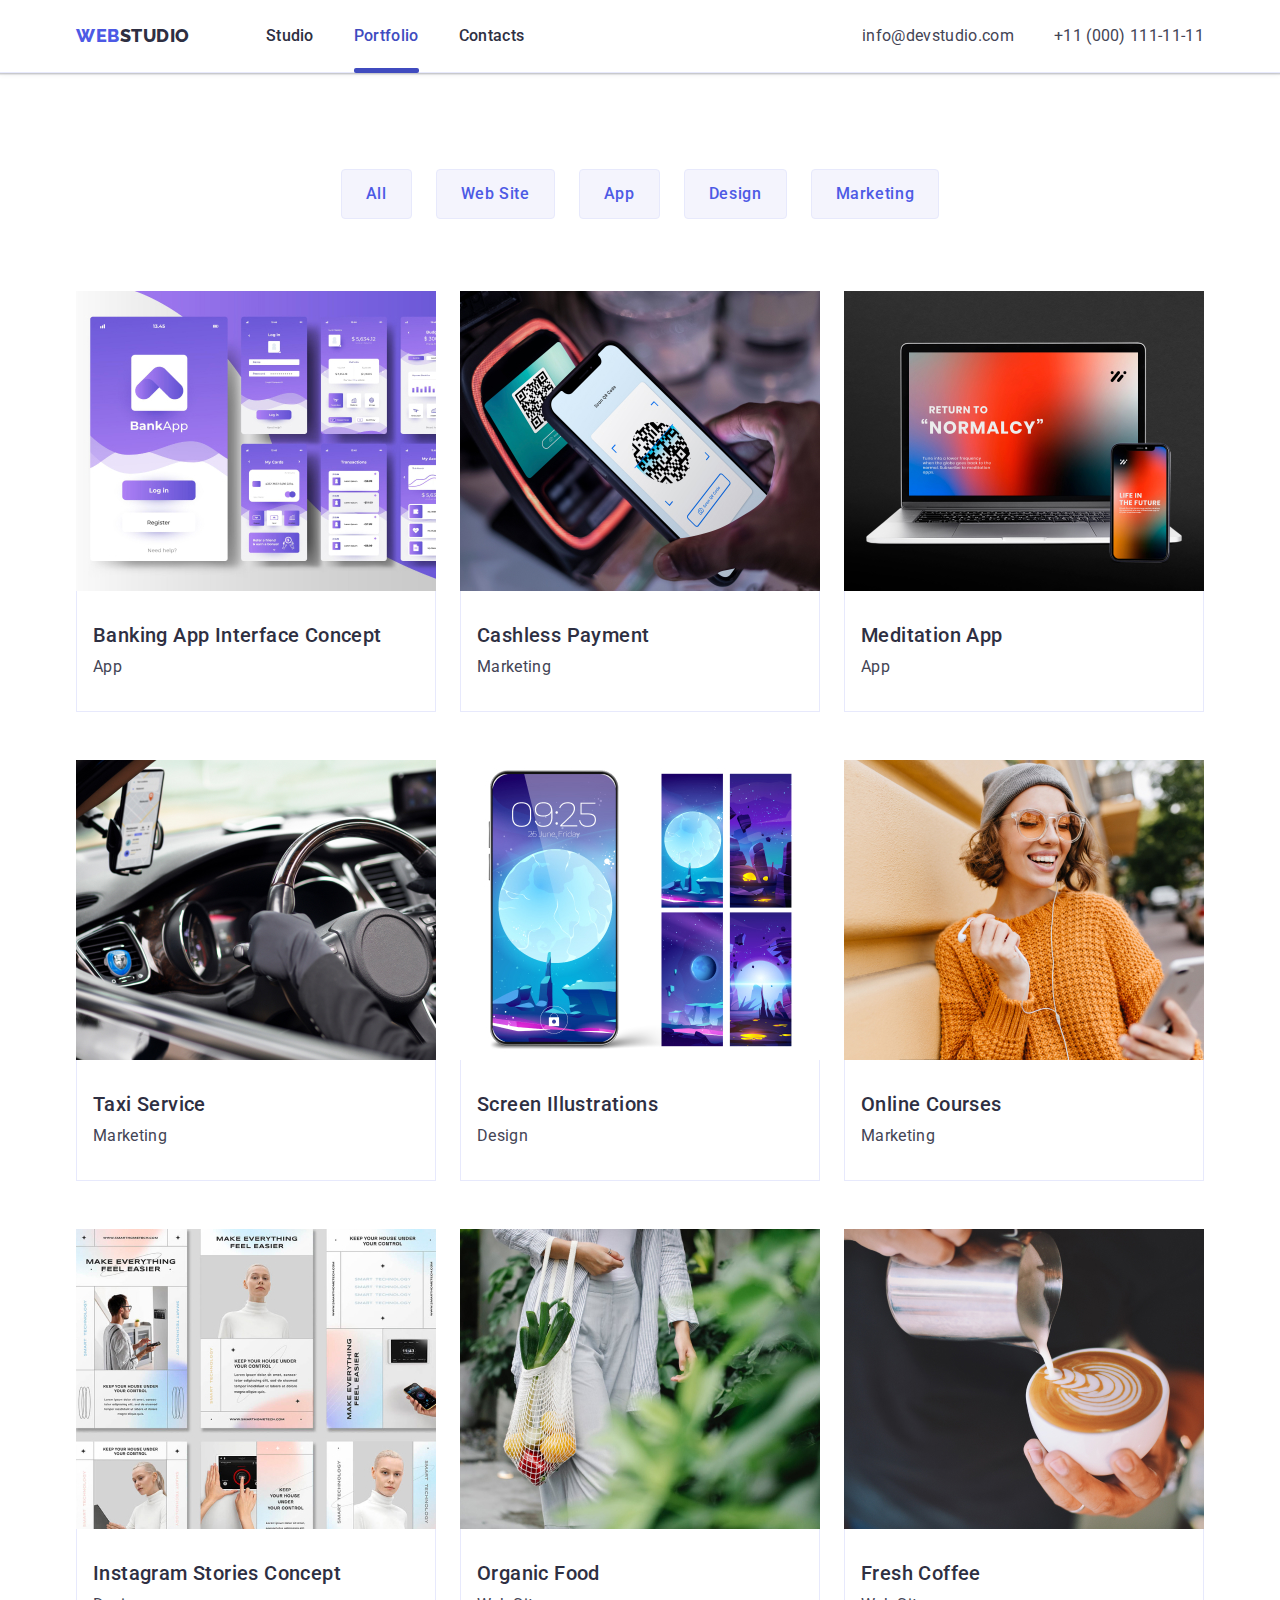
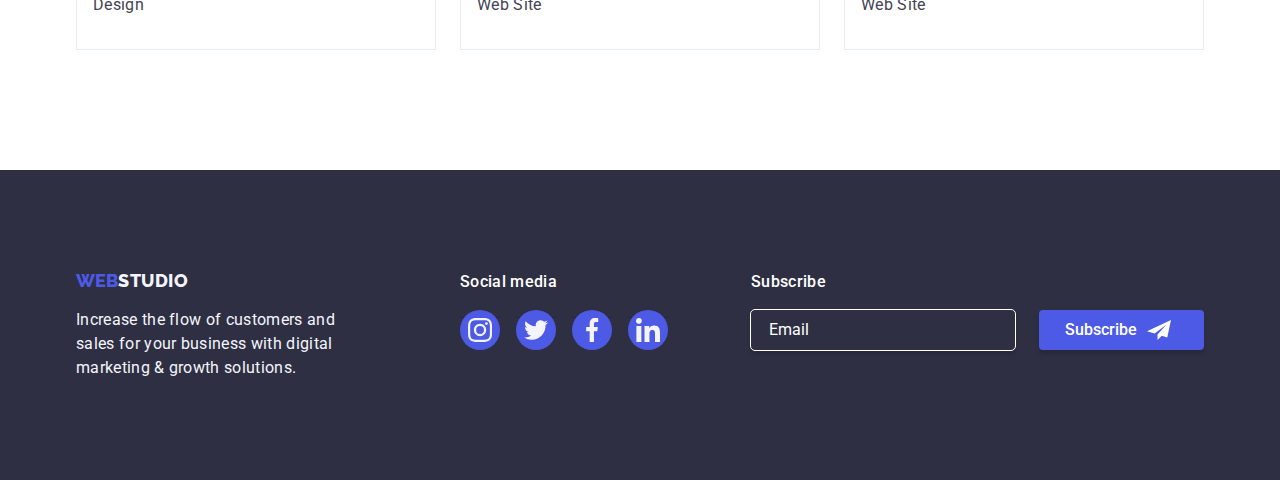
==== portfolio.html @ bf930d0e "add" ====
<!DOCTYPE html>
<html lang="en">
<head>
    <meta charset="UTF-8">
    <meta http-equiv="X-UA-Compatible" content="IE=edge">
    <meta name="viewport" content="width=device-width, initial-scale=1.0">
    <title>Document</title>
    <link rel="preconnect" href="https://fonts.googleapis.com">
    <link rel="preconnect" href="https://fonts.gstatic.com" crossorigin>
    <link href="https://fonts.googleapis.com/css2?family=Raleway:wght@800&family=Roboto:wght@400;500;700;900&display=swap" rel="stylesheet">
    <link rel="stylesheet" href="https://cdnjs.cloudflare.com/ajax/libs/modern-normalize/1.1.0/modern-normalize.min.css">
    <link rel="stylesheet" href="css/styles.css">
</head>
<body>
    <!-- Неader section -->
    <header class="border">
        <div class="header-container container">
            <!-- Nav -->
            <nav class="header-nav">
            <!-- Logo -->
            <a class="logo link" href="./index.html">Web<span class="logo-item">Studio</span></a>
            <ul class="nav-list link list">
                <li class="header-nav-list">
                    <a class="header-nav-link link" href="./index.html">Studio</a>
                </li>
                <li class="header-nav-list">
                    <a class="header-nav-link link current" href="./portfolio.html">Portfolio</a>
                </li>
                <li class="header-nav-list">
                    <a class="header-nav-link link" href="">Contacts</a>
                </li>
            </ul>
            </nav>
            <address class="contacts">
                <ul class="header-contacts link list">
                     <li><a class="header-link link" href="mailto:info@devstudio.com">info@devstudio.com</a></li>
                    <li><a class="header-link list link" href="tel:+110001111111">+11 (000) 111-11-11</a></li>
                </ul>
             </address>
        </div>
    </header>
    <!-- Main section -->
    <main>
    <section class="main-section">
        <div class="container">
            <h1  class="visually-hidden">Main section</h1>
            <ul class="main-item card-set list">
                <li><button class="main-button" type="button">All</button></li>
                <li><button class="main-button" type="button">Web Site</button></li>
                <li><button class="main-button" type="button">App</button></li>
                <li><button class="main-button" type="button">Design</button></li>
                <li><button class="main-button" type="button">Marketing</button></li>
            </ul>
            <ul class="main-item-wrapper card-set link list">
                <li class="body-items card-set-item">
                    <a class="main-link link" href="">
                        <div class="main-box">
                            <img src="./images/img11.jpg" alt="Banking App Interface Concept" width="360" height="300">
                            <div class="main-overlay">
                                <p class="overlay-label">14 Stylish and User-Friendly App Design Concepts · Task Manager App · Calorie Tracker App · Exotic Fruit Ecommerce App · Cloud Storage App</p>
                            </div>
                        </div>
                             <div class="main-team-wrapper">
                                <h2 class="main-title">Banking App Interface Concept</h2>
                                <p class="main-text">App</p>
                            </div>
                    </a>
                </li>
                <li class="body-items card-set-item">
                        <a class="main-link link" href="">
                            <div class="main-box">
                                <img src="./images/img12.jpg" alt="Cashless Payment" width="360" height="300">
                                <div class="main-overlay">
                                    <p class="overlay-label">14 Stylish and User-Friendly App Design Concepts · Task Manager App · Calorie Tracker App · Exotic Fruit Ecommerce App · Cloud Storage App</p>
                                </div>
                            </div>
                        <div class="main-team-wrapper">
                            <h2 class="main-title">Cashless Payment</h2>
                            <p class="main-text">Marketing</p>
                        </div>
                    </a>
                </li>
                <li class="body-items card-set-item">
                        <a class="main-link link" href="">
                            <div class="main-box">
                                <img src="./images/img13.jpg" alt="Meditation App" width="360" height="300">
                                <div class="main-overlay">
                                    <p class="overlay-label">14 Stylish and User-Friendly App Design Concepts · Task Manager App · Calorie Tracker App · Exotic Fruit Ecommerce App · Cloud Storage App</p>
                                </div>
                            </div>
                        <div class="main-team-wrapper">
                            <h2 class="main-title">Meditation App</h2>
                            <p class="main-text">App</p>
                        </div>
                    </a>
                </li>
                <li class="body-items card-set-item">
                        <a class="main-link link" href="">
                            <div class="main-box">
                                <img src="./images/img14.jpg" alt="Taxi Service" width="360" height="300">
                                <div class="main-overlay">
                                    <p class="overlay-label">14 Stylish and User-Friendly App Design Concepts · Task Manager App · Calorie Tracker App · Exotic Fruit Ecommerce App · Cloud Storage App</p>
                                </div>
                            </div>
                        <div class="main-team-wrapper">
                            <h2 class="main-title">Taxi Service</h2>
                            <p class="main-text">Marketing</p>
                        </div>
                    </a>
                </li>
                <li class="body-items card-set-item">
                        <a class="main-link link" href="">
                            <div class="main-box">
                                <img src="./images/img15.jpg" alt="Screen Illustrations" width="360" height="300">
                                <div class="main-overlay">
                                    <p class="overlay-label">14 Stylish and User-Friendly App Design Concepts · Task Manager App · Calorie Tracker App · Exotic Fruit Ecommerce App · Cloud Storage App</p>
                                </div>
                            </div>
                        <div class="main-team-wrapper">
                            <h2 class="main-title">Screen Illustrations</h2>
                            <p class="main-text">Design</p>
                        </div>
                    </a>
                </li>
                <li class="body-items card-set-item">
                        <a class="main-link link" href="">
                            <div class="main-box">
                                <img src="./images/img16.jpg" alt="Online Courses" width="360" height="300">
                                <div class="main-overlay">
                                    <p class="overlay-label">14 Stylish and User-Friendly App Design Concepts · Task Manager App · Calorie Tracker App · Exotic Fruit Ecommerce App · Cloud Storage App</p>
                                </div>
                            </div>
                        <div class="main-team-wrapper">
                            <h2 class="main-title">Online Courses</h2>
                            <p class="main-text">Marketing</p>
                        </div>
                    </a>
                </li>
                <li class="body-items card-set-item">
                        <a class="main-link link" href="">
                            <div class="main-box">
                                <img src="./images/img17.jpg" alt="Instagram Stories Concept" width="360" height="300">
                                <div class="main-overlay">
                                    <p class="overlay-label">14 Stylish and User-Friendly App Design Concepts · Task Manager App · Calorie Tracker App · Exotic Fruit Ecommerce App · Cloud Storage App</p>
                                </div>
                            </div>
                        <div class="main-team-wrapper">
                            <h2 class="main-title">Instagram Stories Concept</h2>
                            <p class="main-text">Design</p>
                        </div>
                    </a>
                </li>
                <li class="body-items card-set-item">
                        <a class="main-link link" href="">
                            <div class="main-box">
                                <img src="./images/img18.jpg" alt="Organic Food" width="360" height="300">
                                <div class="main-overlay">
                                    <p class="overlay-label">14 Stylish and User-Friendly App Design Concepts · Task Manager App · Calorie Tracker App · Exotic Fruit Ecommerce App · Cloud Storage App</p>
                                </div>
                            </div>
                        <div class="main-team-wrapper">
                            <h2 class="main-title">Organic Food</h2>
                            <p class="main-text">Web Site</p>
                        </div>
                    </a>
                </li>
                <li class="body-items card-set-item">
                        <a class="main-link link" href="">
                            <div class="main-box">
                                <img src="./images/img19.jpg" alt="Fresh Coffee" width="360" height="300">
                                <div class="main-overlay">
                                    <p class="overlay-label">14 Stylish and User-Friendly App Design Concepts · Task Manager App · Calorie Tracker App · Exotic Fruit Ecommerce App · Cloud Storage App</p>
                                </div>
                            </div>
                        <div class="main-team-wrapper">
                            <h2 class="main-title">Fresh Coffee</h2>
                            <p class="main-text">Web Site</p>
                        </div>
                    </a>
                </li>
            </ul>
        </div>
    </section>
    </main>
     <!-- Footer -->
     <footer class="footer-section list">
        <div class="footer-container container">
            <div class="footer-wrap">
                <a class="footer-logo-link link" href="./index.html">Web<span class="footer-logo">Studio</span></a>
                <p class="footer-text">Increase the flow of customers and sales for your business with digital marketing &#38; growth solutions.</p>
            </div>
            <div class="footer-contacts">
                <p class="contacts-text">Social media</p>
                <ul class="footer-list list">
                    <li class="social-item">
                        <a class="social-link footer-link link" href="https://www.instagram.com/" target="_blank" rel="noopener noreferrer" aria-label="Link instagram">
                             <svg class="social-icon footer-icon" width="24" height="24">
                                <use href="./images/icons.svg#icon-instagram"></use>
                            </svg>
                        </a>
                     </li>
                     <li class="social-item">
                        <a class="social-link footer-link link" href="https://twitter.com/" target="_blank" rel="noopener noreferrer" aria-label="Link twitter">
                            <svg class="social-icon footer-icon" width="24" height="24">
                                <use href="./images/icons.svg#icon-twitter"></use>
                            </svg>
                        </a>
                     </li>
                     <li class="social-item">
                        <a class="social-link footer-link link" href="https://uk-ua.facebook.com/" target="_blank" rel="noopener noreferrer" aria-label="Link facebook">
                            <svg class="social-icon footer-icon" width="24" height="24">
                                <use href="./images/icons.svg#icon-facebook"></use>
                            </svg>
                        </a>
                     </li>
                     <li class="social-item">
                        <a class="social-link footer-link link" href="https://ua.linkedin.com/" target="_blank" rel="noopener noreferrer" aria-label="Link linkedin">
                            <svg class="social-icon footer-icon" width="24" height="24">
                                <use href="./images/icons.svg#icon-linkedin"></use>
                            </svg>
                        </a>
                     </li>
                </ul>
            </div>
            <div class="footer-form-box">
                <strong class="footer-form-title">Subscribe</strong>
                <form class="footer-form" autocomplete="off">
                    <input type="email" class="footer-form-input" name="footer-email" id="footer-email" required minlength="2" placeholder="Email">
                    <button type="submit" class="footer-form-button">Subscribe
                        <svg class="footer-form-icon" width="24" height="24">
                            <use href="./images/icons.svg#icon-form-footer"></use>
                        </svg>
                    </button>
                </form>
            </div>
        </div>
    </footer>
</body>
</html>
---- css/styles.css ----
/* Root */
:root { 
--iris: #4d5ae5;
--ocean: #404bbf;
--navy-blue: #2e2f42;
--green: #31d0aa;
--slate: #434455;
--light-slate: #8e8f99;
--cornflower: #e7e9fc;
--cloud: #f4f4fd;
--navy-blue-modal: #2e2f42;
--grey: #2e2f42;
--white: #ffffff;
--dairy: #fcfcfc;
/* Others */
--items: 3;
--indent: 24px;
--timing-function: cubic-bezier(0.4, 0, 0.2, 1);
}


/* Body */
body {
background-color: var(--white);
font-family: 'Roboto', sans-serif;
color:var(--slate);
}


/* Card-set */
.card-set {
display: flex;
flex-wrap: wrap;
gap: var(--indent);
  }
.card-set-item {
width: calc((100% - var(--indent) * (var(--items) - 1)) / var(--items));
}


/* Reset */
.list {
list-style: none;
margin: 0px;
padding: 0px;
}

.link {
text-decoration: none;
}

h1,h2,h3,h4,h5,h6,p{
margin: 0px;
}
img{
display: block;
max-width: 100%;
height: auto;
}

.section{
padding-bottom: 120px;
padding-top: 120px;
}


/* Conteiner */
.container {
width: 1158px;
margin-left: auto;
margin-right: auto;
padding-left: 15px;
padding-right: 15px;

}


/* Header */


/* Border */
.border{
	border-bottom: 1px solid var(--cornflower);
  box-shadow: 0px 2px 1px rgba(46, 47, 66, 0.08),
   0px 1px 1px rgba(46, 47, 66, 0.16),
    0px 1px 6px rgba(46, 47, 66, 0.08);
}


/* Logo */
.logo {
font-family: 'Raleway',sans-serif;
font-weight: 800;
font-size: 18px;
line-height: 1.17;
letter-spacing: 0.03em;
text-transform: uppercase;
color: var(--iris);
font-style: normal;
margin-right: 76px;
max-width: 496px;
}

.logo-item {
color: var(--navy-blue);
}



/* Nav */
.contacts{
font-style: normal;
}   
.header-contacts{
gap: 40px;
display: flex;
align-items: center;
}
.header-container{
display: flex;
align-items: center;
}
.header-nav{
margin-right: auto;
align-items: center;
display: flex;
text-align: center;
}
.nav-list{
display: flex;
gap: 40px;
}
.header-nav-link {
position: relative;
font-weight: 500;
font-size: 16px;
line-height: 1.5;
letter-spacing: 0.02em;
color: var(--navy-blue);
padding-top: 24px;
padding-bottom: 24px;
display: block;
transition: color 250ms var(--timing-function);

}

.header-nav-link::after{
content:'';
position: absolute;
left: 0;
bottom: -1px;


display: block;

width: 100%;
height: 5px;
border-radius: 2px;
transition: 250ms var(--timing-function);
}


.header-nav-link.current::after,
.header-nav-link:hover::after,
.header-nav-link:focus::after{
  background-color: var(--ocean);
}

.header-nav-link.current{
  color: var(--ocean);
}


.header-nav-link:hover,
.header-nav-link:focus {
color: var(--ocean);
}
.header-nav-link:active {
color: var(--ocean);
}

.header-link{ 
  display: block;
  padding-top: 24px;
  padding-bottom: 24px;
}

.header-link {
font-weight: 400;
font-size: 16px;
line-height: 1.5;
letter-spacing: 0.02em;
color: var(--slate); 
text-decoration: none;
transition: color 250ms var(--timing-function);
}
.header-link:hover,
.header-link:focus {
color: var(--ocean);
transition: color 250ms var(--timing-function);

}


/* Hero-section*/


/* Main-container */
.main-container{
text-align: center;
}

.hero-overlay{
background-image: linear-gradient(
rgba(46, 47, 66, 0.7),
rgba(46, 47, 66, 0.7)),
url(../images/people-office.jpg);
height: 600px;
max-width: 1440px;
margin-left: auto;
margin-right: auto;
background-position: center;
background-repeat: no-repeat;
background-size: cover;
background-color: var(--navy-blue-modal);
padding-top: 188px;
padding-bottom: 188px;
}

.hero-caption {
font-weight: 700;
font-size: 56px;
line-height: 1.07;
text-align: center;
letter-spacing: 0.02em;
color: var(--white);
max-width: 496px;
margin: 0 auto 48px;
}



/* Booton */
.button {
display: block;
border: none;
min-width: 105px;
min-height: 24px;
font-family: "Roboto", sans-serif;
font-weight: 500;
font-size: 16px;
line-height: 1.5;
letter-spacing: 0.04em;
background-color: var(--iris);
color: var(--white);
box-shadow: 0px 4px 4px rgba(0, 0, 0, 0.15);
border-radius: 4px;
cursor: pointer;
padding-top: 16px;
padding-bottom: 16px;
padding-left: 32px;
padding-right: 32px;
min-width: 169px;
height: 56px;
margin: auto;


transition: background-color 250ms var(--timing-function);
}

.button:hover,
.button:focus {
background-color: var(--ocean); 
transition: background-color 250ms var(--timing-function);
}


/* About section */
/* page-icon */


.icon-conteiner{
display: flex;
justify-content: center;
Width:264px;
height: 112px;
border-radius: 4px;
background-color: var(--cloud);
align-items: center;
margin-bottom: 8px;
}

.page-section{
padding-top: 120px;
padding-bottom: 120px;
}
.page-item{
display: flex;
}

.desc-item{
margin-right: 24px;
}
.desc-item:last-child{
margin-right: 0;
}
.section-title {
font-weight: 500;
font-size: 20px;
line-height: 1.2;
letter-spacing: 0.02em;
color: var(--navy-blue);
margin-bottom: 8px;
margin-top: 8px;
}
.visually-hidden {
visibility: hidden;
position: absolute;
width: 1px;
height: 1px;
margin: -1px;
border: 0;
padding: 0;
		
white-space: nowrap;
clip-path: inset(100%);
clip: rect(0 0 0 0);
overflow: hidden;
}
	  

.section-text {
font-weight: 400;
font-size: 16px;
line-height: 1.5;
letter-spacing: 0.02em;
color: var(--slate);
min-width: 264px;
}


/* What are we doing */
.content-title {
font-weight: 700;
font-size: 36px;
line-height: 1.11;
text-align: center;
letter-spacing: 0.02em;
text-transform: capitalize;
color: var(--navy-blue); 
margin-bottom: 72px; 
} 
.content-section {
background-color:var(--white);
padding-top: 0px;
}


/* Team section */

.team-wrapper{
border-top-left-radius: 0px;
border-top-right-radius: 0px;
border-bottom-right-radius: 4px;
border-bottom-left-radius: 4px;
padding-top: 32px;
padding-bottom: 32px;
}

.features-items{
background-color: var(--white);
box-shadow: 0px 1px 6px rgba(46, 47, 66, 0.08), 0px 1px 1px rgba(46, 47, 66, 0.16), 0px 2px 1px rgba(46, 47, 66, 0.08);
border-radius: 0px 0px 4px 4px;

}
.features-list{
--items: 4;
} 
.features-section {
background-color:var(--cloud) ;
}
.features-items {
background-color: var(--white);
}
.subject-section {
font-weight: 700;
font-size: 36px;
line-height: 1.11;
text-align: center;
letter-spacing: 0.02em;
text-transform: capitalize;
color: var(--navy-blue);
margin-bottom: 72px;
}
.features-title {
background-color:var(--white);
font-weight: 500;
font-size: 20px;
line-height: 1.2;
text-align: center;
letter-spacing: 0.02em;
color: var(--navy-blue);
margin-bottom: 8px;
}
.features-section-text {
font-size: 16px;
line-height: 1.5;
letter-spacing: 0.02em;
text-align: center;
}


/* Icons */
.social{
display:flex;
gap: 24px;
justify-content: center;
margin-top: 8px;
}

.social-link {
display: flex;
width: 40px;
height: 40px;
background-color: var(--iris);
justify-content: center;
align-items: center;
border-radius: 50%;
transition: background-color 250ms var(--timing-function);
}

.social-link:hover,
.social-link:focus{
background-color: var(--ocean);
transition: background-color 250ms var(--timing-function);
}


.social-icon{
max-width: 16px;
fill: var(--cloud);
}



/* Clients */

.clients-section{
padding-top: 120px;
padding-bottom: 120px;
}
.clients-title{
text-align: center;
color: var(--navy-blue);
font-style: normal;
font-weight: 700;
font-size: 36px;
line-height: 1.1;
letter-spacing: 0.02em;
margin-bottom: 72px;
cursor: pointer;
}

.clients-list{
display: flex;
gap: 24px;
}
	
	
.clients-link{
border: 1px solid var(--light-slate);
border-radius: 4px;
display: flex;
justify-content: center;
align-items: center;
width: 168px;
height: 88px;
color: var(--light-slate);

transition: color 250ms var(--timing-function), border-color 250ms var(--timing-function);
}
	
.clients-link:hover,
.clients-link:focus{
border-color: 1px solid var(--ocean);
color: var(--ocean);
transition: color 250ms var(--timing-function), border-color 250ms var(--timing-function);
}
	
.clients-icon{
fill: currentColor;
}




/* Footer */
.footer-container{
display: flex;
align-items: baseline;
}

.footer-wrap{
margin-right: 120px;
}



.footer-section {
background-color: var(--navy-blue-modal);
padding-top: 100px;
padding-bottom: 100px;
}

.footer-logo-link {
display: inline-block;
margin-bottom: 16px;
font-family: 'Raleway',sans-serif;
font-weight: 800;
font-size: 18px;
align-items: center;
text-transform: uppercase;
color: var(--iris);
}

.footer-logo {
font-family: 'Raleway',sans-serif;
font-weight: 800;
font-size: 18px;
line-height: 1.17;
align-items: center;
letter-spacing: 0.03em;
text-transform: uppercase;
color: var(--cloud);}

.footer-text {
color: #f4f4fd;
width: 264px;
line-height: 24px;
letter-spacing: 0.02em;
}

.contacts-text{
font-weight: 500;
line-height: 24px;
letter-spacing: 0.02em;
color: var(--white);
margin-bottom: 16px;
}


/* Icon-footer */
.footer-link{
width: 40px;
height: 40px;
transition: background-color 250ms var(--timing-function);
}

.footer-link{
  fill: var(--cloud);
  transition: color 250ms var(--timing-function), border-color 250ms var(--timing-function);
}


.footer-link:hover,
.footer-link:focus{
  background-color: #31d0aa;
}

.footer-list{
display:flex;
gap: 16px;
justify-content: center;
}

.footer-icon{
max-width: 24px;
}

/* Footer-form */


.footer-form-box{
  margin-left: auto;
  }
  .footer-form{
    display: flex;
    gap: 24px;
  }
  .footer-form-title{
  font-weight: 500;
  font-size: 16px;
  line-height: 1.5;
  letter-spacing: 0.02em;
  color: var(--white);
  margin-bottom: 16px;
  display: block; 
  }

  .footer-form-input{
    background-color: transparent;
    width: 264px;
    height: 40px;
  
    padding-top: 5px;
    padding-bottom: 5px;
    padding-right: 16px;
    padding-left: 16px;
  
    outline: 1px solid var(--white);
  
    border-radius: 4px;
    border: 2px solid transparent;
    color: var(--white);
    box-shadow: 0px 4px 4px rgba(0, 0, 0, 0.15);
  
  }
  /* .footer-form-wrapper{
    position: relative;
   */
  
  .footer-form-input::placeholder{
    color: var(--white);
  }
 
  .footer-form-button{
    width: 165px;
    height: 40px;
    padding-top: 8px;
    padding-bottom: 8px;
    padding-left: 24px;
    padding-right: 10px; 
    background-color: var(--iris);
    color: var(--white);
    border: 2px solid transparent;
    border-radius: 4px;

    display: flex;
    align-items: center;
    gap: 10px;

    font-weight: 500;
    font-size: 16px;
    line-height: 1.5;
    box-shadow: 0px 4px 4px rgba(0, 0, 0, 0.15);
    
  
  transition: background-color 250ms var(--timing-function);
  }
  
  .footer-form-button:hover,
  .footer-form-button:focus {
  background-color: var(--ocean); 
  transition: background-color 250ms var(--timing-function);
  }
  

  
  .footer-form-input:not(:placeholder-shown):required:invalid{
    outline: 1px solid red;
  }
  
  
  .footer-form-input:not(:placeholder-shown):required:valid{
    outline: 1px solid#31d0aa;
  }




/* Portfolio */
.main-item-wrapper{
row-gap: 48px;
}


.main-section{
padding-top: 96px;
padding-bottom: 120px;
}
.body-items{
--items: 3;
}

.main-link{
display: block;
transition: box-shadow 250ms var(--timing-function);
}

.main-link:hover,
.main-link:focus{
box-shadow: 0px 1px 6px rgba(46, 47, 66, 0.08), 0px 1px 1px rgba(46, 47, 66, 0.16), 0px 2px 1px rgba(46, 47, 66, 0.08);
transition: box-shadow 250ms var(--timing-function);
}

.main-title {
font-weight: 500;
font-size: 20px;
line-height: 1.2;
letter-spacing: 0.02em;
color: var(--navy-blue);
}

.main-button {
font-family:"Roboto", sans-serif;
font-weight: 500;
background-color: var(--cloud);
color: var(--iris);
font-size: 16px;
line-height: 1.5;
text-align: center;
letter-spacing: 0.04em;
cursor: pointer;
padding-left: 24px;
padding-right: 24px;
padding-bottom: 12px;
padding-top: 12px;
border-radius: 4px;
border: 1px solid var(--cornflower);
transition: background-color 250ms var(--timing-function), color 250ms var(--timing-function), border 250ms var(--timing-function), box-shadow 250ms var(--timing-function);
}

.main-button:hover,
.main-button:focus {
background-color: var(--ocean);
color: var(--white);
border: 1px solid transparent ;
box-shadow: 0px 3px 1px rgba(0, 0, 0, 0.1), 0px 2px 1px rgba(0, 0, 0, 0.08), 0px 2px 2px rgba(0, 0, 0, 0.12); 
transition: background-color 250ms var(--timing-function), color 250ms var(--timing-function), border 250ms var(--timing-function), box-shadow 250ms var(--timing-function);
} 

.main-button:active {
background-color: var(--ocean);
color: var(--white);
}
.main-text {
font-weight: 400;
font-size: 16px;
line-height: 1.5;
letter-spacing: 0.02em;
color: var(--slate);
}
.main-subject {
visibility: hidden;
}
.main-team-wrapper {
padding-left: 16px;
padding-right: 16px;
padding-top: 32px;
padding-bottom: 32px;
border: 1px solid var(--cornflower);
border-top:none ;
}
.main-title {
margin-bottom: 8px;
}
.main-item {
justify-content: center;
flex-wrap: nowrap;
min-width: 116px;
margin-bottom: 72px;
}



 /* Main-label */
.overlay-label{
font-weight: 400;
font-size: 16px;
line-height: 1.5;
letter-spacing: 0.02em;


text-align: center;
background-color: var(--iris);
color: var(--cloud);


padding-top: 40px;
padding-bottom: 64px;
padding-left: 32px;
padding-right: 32px;}



.main-box{
position: relative;
overflow: hidden;
}

.main-overlay{
position: absolute;

display: flex;
width: 100%;
height: 100%;

bottom: 0;
transform: translateY(100%);
transition: transform 250ms var(--timing-function);

}

.main-link:hover .main-overlay,
.main-link:focus .main-overlay {
transform: translateY(0%);
}


/* Modal window */

.backdrop{
position: fixed;
top: 0;
left: 0;
background-color: rgba(46, 47, 66, 0.4);
width: 100%;
height: 100%;



transition: opacity 250ms var(--timing-function), visibility 250ms var(--timing-function);
}

.backdrop.is-hidden .modal{
transition: opacity 250ms var(--timing-function), visibility 250ms var(--timing-function);
 transform: translate(-50%, -50%);
}


.modal{
top: 50%;
left: 50%;
transform: translate(-50%, -50%);
position: absolute;

box-shadow: 1px 0px 2px rgba(0, 0, 0, 0.2), 3px 0px 1px rgba(0, 0, 0, 0.12), 1px 0px 1px rgba(0, 0, 0, 0.14);
max-width: 408px;
min-height: 584px;
padding-left: 24px;
padding-right: 24px;
padding-bottom: 24px;
padding-top: 72px;

background-color: var(--dairy);
margin: auto;


transition: opacity 250ms var(--timing-function), visibility 250ms var(--timing-function);
}

.modal-icon{
fill: var(--navy-blue);
transition: fill 250ms var(--timing-function);
}


.modal-close-button:active .modal-icon{
fill: var(--white);
}


.modal-close-button:hover .modal-icon,
.modal-close-button:focus .modal-icon
{
 fill: var(--white);
}

.modal-close-button{
position: absolute;
top: 24px;
right: 24px;

display: flex;
width: 24px;
height: 24px;
border: 1px rgba(0, 0, 0, 0.1);
border-radius: 50%;

justify-content: center;
align-items: center;
background-color: var(--cornflower);
cursor: pointer;

transition: background-color 250ms var(--timing-function);
}

.modal-close-button:hover,
.modal-close-button:focus {
background-color: var(--ocean);
transition: background-color 250ms var(--timing-function);

}

.modal-close-button:active,
.modal-close-button:active {
background-color: var(--ocean);
transition: background-color 250ms var(--timing-function);

}

.is-hidden {
  opacity: 0;
  visibility: hidden;
  pointer-events: none;
}

.modal-form-icon {
  fill: var(--navy-blue);
  position: absolute;
  top: 50%;
  left: 19px;
  transform: translateY(-50%);
  justify-content: center;
 /* width: 18px;
 height: 18px; */

 pointer-events: none;

 transition: fill 250ms var(--timing-function);

}

.modal-form{
  display: flex;
  flex-direction: column;
}

.modal-form-title{
font-weight: 500;
font-size: 16px;
line-height: 1.5;
letter-spacing: 0.02em;
color: var(--navy-blue);
display: block;
text-align: center;

margin-bottom: 16px;
}

.modal-form-label{
font-weight: 400;
font-size: 12px;
line-height: 1.1;
letter-spacing: 0.04em;
color: var(--light-slate);
display: block;
margin-bottom: 4px;
}

.modal-form-wrapper{
  position: relative;
  margin-bottom: 8px;
}

.modal-form-input{
  padding-top: 5px;
  padding-bottom: 5px;
  padding-left: 35px;
  padding-right: 19px;
  width: 100%;
  height: 40px;


  border: 1px solid rgba(46, 47, 66, 0.4);
  outline-offset: -2px;
  border-radius: 4px;

  outline: 2px solid transparent;
  transition: outline-color 250ms var(--timing-function);

  
}
.modal-form-input:not(:placeholder-shown):required:valid{
  outline: 1px solid#31d0aa;
}

.modal-form-input:not(:placeholder-shown):required:invalid{
  outline: 1px solid red;
}

.modal-form-input:focus{
outline-color:  var(--iris);
}

.modal-form-input:focus + .modal-form-icon{
  fill: var(--iris);
}

.modal-form-message{
  display: block;
  width: 100%;
  min-height: 120px;
  max-height: 150px;
  resize: none;
  border: 1px solid rgba(46, 47, 66, 0.4);
  border-radius: 4px;
  outline: 2px solid transparent;
  padding: 8px 16px;
  margin-bottom: 16px;
  transition: outline-color 250ms var(--timing-function);
}

.modal-form-message:focus{
outline-color: var(--iris);
}


.modal-form-message::placeholder{
font-weight: 400;
font-size: 12px;
line-height: 1.2;
letter-spacing: 0.04em;
color: rgba(46, 47, 66, 0.4);
}

.modal-buttom{
display: block;
margin: 0 auto;
min-width: 169px;
min-height: 56px;
padding: 16px 32px;
background-color: var(--iris);
border: 2px transparent;
border-radius: 4px;
color: var(--white);
box-shadow: 0px 4px 4px rgba(0, 0, 0, 0.15);
transition: background-color 250ms var(--timing-function);
}

.modal-buttom:hover,
.modal-buttom:focus {
background-color: var(--ocean); 
transition: background-color 250ms var(--timing-function);
}



.modal-form-agreement{
  display: flex;
  gap: 8px;
  align-items: center;
  justify-content: center;


  margin-bottom: 24px;

}
  

.modal-form-agreement-text{
font-weight: 400;
font-size: 12px;
line-height: 1.2;
letter-spacing: 0.04em;
color: var(--light-slate);
}

.modal-form-agreement-box{
  appearance: none;
}
/* Checkbox */
input[type="checkbox"]:checked + .modal-form-agreement-icon > .modal-form-unchecked{
  opacity: 0;

}

input[type="checkbox"]:checked + .modal-form-agreement-icon > .modal-form-checked{
opacity: 1;
}


.modal-form-checked{
  opacity: 0;
  transition: opacity 250ms var(--timing-function);
}

.modal-form-uncheked{
opacity: 1;
transition: opacity 250ms var(--timing-function);
}
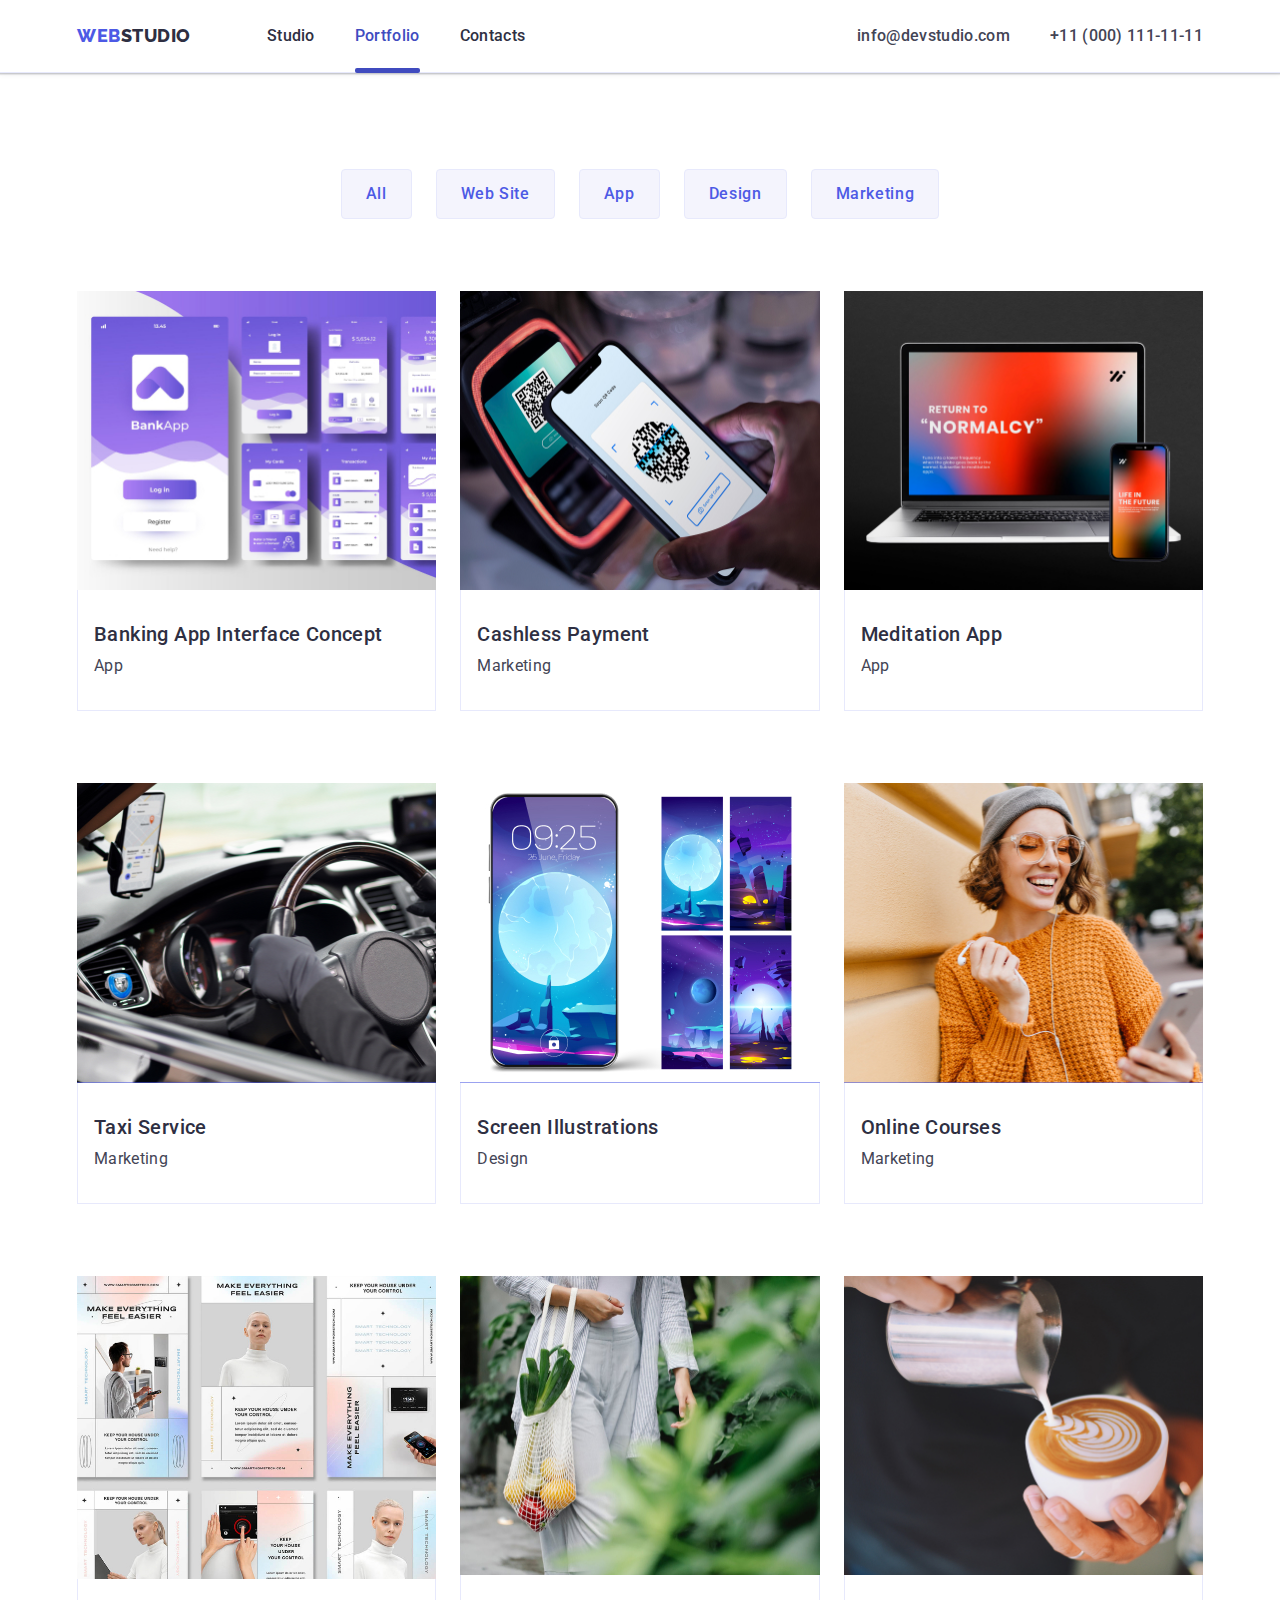
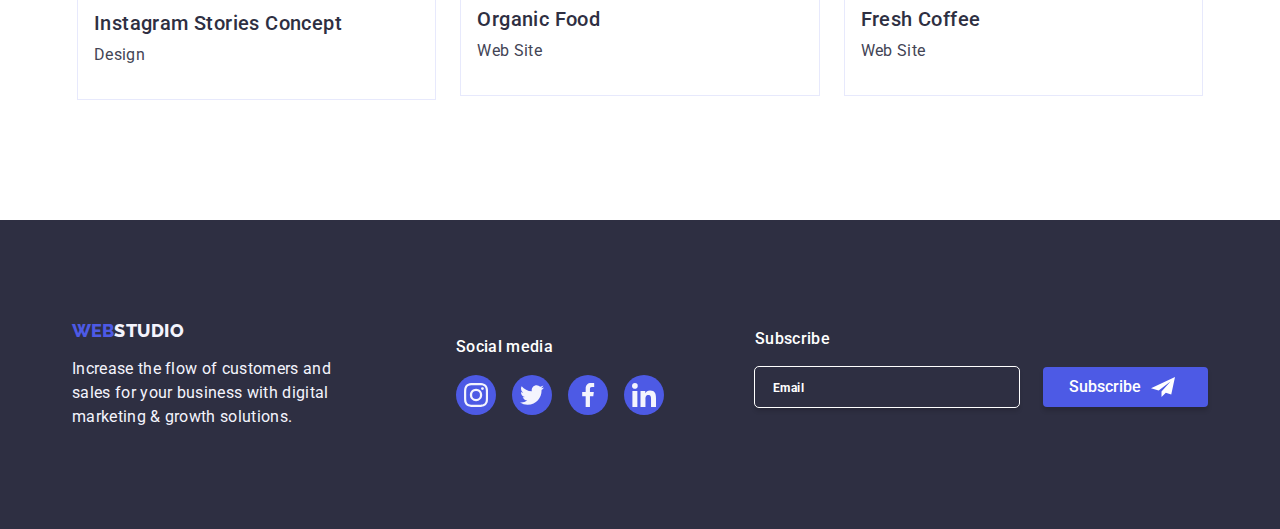
==== commit 7e933ddd: "add" ====
--- a/portfolio.html
+++ b/portfolio.html
@@ -55,7 +55,7 @@
                 <li class="body-items card-set-item">
                     <a class="main-link link" href="">
                         <div class="main-box">
-                            <img src="./images/img11.jpg" alt="Banking App Interface Concept" width="360" height="300">
+                            <img src="./images/Portfolio/bank/bank.jpg" alt="Banking App Interface Concept" width="360" height="300">
                             <div class="main-overlay">
                                 <p class="overlay-label">14 Stylish and User-Friendly App Design Concepts · Task Manager App · Calorie Tracker App · Exotic Fruit Ecommerce App · Cloud Storage App</p>
                             </div>
@@ -69,7 +69,7 @@
                 <li class="body-items card-set-item">
                         <a class="main-link link" href="">
                             <div class="main-box">
-                                <img src="./images/img12.jpg" alt="Cashless Payment" width="360" height="300">
+                                <img src="./images/Portfolio/phone/phone.jpg" alt="Cashless Payment" width="360" height="300">
                                 <div class="main-overlay">
                                     <p class="overlay-label">14 Stylish and User-Friendly App Design Concepts · Task Manager App · Calorie Tracker App · Exotic Fruit Ecommerce App · Cloud Storage App</p>
                                 </div>
@@ -83,7 +83,7 @@
                 <li class="body-items card-set-item">
                         <a class="main-link link" href="">
                             <div class="main-box">
-                                <img src="./images/img13.jpg" alt="Meditation App" width="360" height="300">
+                                <img src="./images/Portfolio/desktop/desktop.jpg" alt="Meditation App" width="360" height="300">
                                 <div class="main-overlay">
                                     <p class="overlay-label">14 Stylish and User-Friendly App Design Concepts · Task Manager App · Calorie Tracker App · Exotic Fruit Ecommerce App · Cloud Storage App</p>
                                 </div>
@@ -97,7 +97,7 @@
                 <li class="body-items card-set-item">
                         <a class="main-link link" href="">
                             <div class="main-box">
-                                <img src="./images/img14.jpg" alt="Taxi Service" width="360" height="300">
+                                <img src="./images/Portfolio/taxi/taxi.jpg" alt="Taxi Service" width="360" height="300">
                                 <div class="main-overlay">
                                     <p class="overlay-label">14 Stylish and User-Friendly App Design Concepts · Task Manager App · Calorie Tracker App · Exotic Fruit Ecommerce App · Cloud Storage App</p>
                                 </div>
@@ -111,7 +111,7 @@
                 <li class="body-items card-set-item">
                         <a class="main-link link" href="">
                             <div class="main-box">
-                                <img src="./images/img15.jpg" alt="Screen Illustrations" width="360" height="300">
+                                <img src="./images/Portfolio/screen/screen.jpg" alt="Screen Illustrations" width="360" height="300">
                                 <div class="main-overlay">
                                     <p class="overlay-label">14 Stylish and User-Friendly App Design Concepts · Task Manager App · Calorie Tracker App · Exotic Fruit Ecommerce App · Cloud Storage App</p>
                                 </div>
@@ -125,7 +125,7 @@
                 <li class="body-items card-set-item">
                         <a class="main-link link" href="">
                             <div class="main-box">
-                                <img src="./images/img16.jpg" alt="Online Courses" width="360" height="300">
+                                <img src="./images/Portfolio/courses/courses.jpg" alt="Online Courses" width="360" height="300">
                                 <div class="main-overlay">
                                     <p class="overlay-label">14 Stylish and User-Friendly App Design Concepts · Task Manager App · Calorie Tracker App · Exotic Fruit Ecommerce App · Cloud Storage App</p>
                                 </div>
@@ -139,7 +139,7 @@
                 <li class="body-items card-set-item">
                         <a class="main-link link" href="">
                             <div class="main-box">
-                                <img src="./images/img17.jpg" alt="Instagram Stories Concept" width="360" height="300">
+                                <img src="./images/Portfolio/inst/img@2x.jpg" alt="Instagram Stories Concept" width="360" height="300">
                                 <div class="main-overlay">
                                     <p class="overlay-label">14 Stylish and User-Friendly App Design Concepts · Task Manager App · Calorie Tracker App · Exotic Fruit Ecommerce App · Cloud Storage App</p>
                                 </div>
@@ -153,7 +153,7 @@
                 <li class="body-items card-set-item">
                         <a class="main-link link" href="">
                             <div class="main-box">
-                                <img src="./images/img18.jpg" alt="Organic Food" width="360" height="300">
+                                <img src="./images/Portfolio/photo/photo.jpg" alt="Organic Food" width="360" height="300">
                                 <div class="main-overlay">
                                     <p class="overlay-label">14 Stylish and User-Friendly App Design Concepts · Task Manager App · Calorie Tracker App · Exotic Fruit Ecommerce App · Cloud Storage App</p>
                                 </div>
@@ -167,7 +167,7 @@
                 <li class="body-items card-set-item">
                         <a class="main-link link" href="">
                             <div class="main-box">
-                                <img src="./images/img19.jpg" alt="Fresh Coffee" width="360" height="300">
+                                <img src="./images/Portfolio/coffe/coffe.jpg" alt="Fresh Coffee" width="360" height="300">
                                 <div class="main-overlay">
                                     <p class="overlay-label">14 Stylish and User-Friendly App Design Concepts · Task Manager App · Calorie Tracker App · Exotic Fruit Ecommerce App · Cloud Storage App</p>
                                 </div>
--- a/css/styles.css
+++ b/css/styles.css
@@ -31,11 +31,22 @@
 .card-set {
 display: flex;
 flex-wrap: wrap;
-gap: var(--indent);
-  }
+column-gap: var(--indent);
+row-gap: 72px;
+}
+
+@media only screen and (min-width: 768px) and (max-width: 1168px) {
+    .card-set {
+      row-gap: 64px;
+    }
+}
+
+
+
 .card-set-item {
 width: calc((100% - var(--indent) * (var(--items) - 1)) / var(--items));
 }
+
 
 
 /* Reset */
@@ -52,38 +63,65 @@
 h1,h2,h3,h4,h5,h6,p{
 margin: 0px;
 }
+
 img{
 display: block;
 max-width: 100%;
 height: auto;
-}
-
+object-fit: cover;
+object-position: center;
+}
+
+
+
+/* Section */
 .section{
-padding-bottom: 120px;
-padding-top: 120px;
-}
-
-
-/* Conteiner */
+padding-bottom: 96px;
+padding-top: 96px;
+}
+
+@media only screen and (min-width: 1168px) {
+  .section {
+    padding-top: 120px;
+    padding-bottom: 120px;
+  }
+}
+
+
+
+/* Container */
 .container {
-width: 1158px;
+min-width: 320px;
+max-width: 428px;
+margin-right: auto;
 margin-left: auto;
-margin-right: auto;
-padding-left: 15px;
-padding-right: 15px;
-
-}
+padding-right: 16px;
+padding-left: 16px;
+}
+
+/* Tablet Style */
+@media only screen and (min-width: 768px) {
+  .container {
+    max-width: 738px;
+  }
+}
+
+/* Desctop Style */
+@media only screen and (min-width: 1158px) {
+  .container {
+    max-width: 1158px;
+
+  }
+}
+
 
 
 /* Header */
-
-
-/* Border */
 .border{
-	border-bottom: 1px solid var(--cornflower);
-  box-shadow: 0px 2px 1px rgba(46, 47, 66, 0.08),
-   0px 1px 1px rgba(46, 47, 66, 0.16),
-    0px 1px 6px rgba(46, 47, 66, 0.08);
+border-bottom: 1px solid var(--cornflower);
+box-shadow: 0px 2px 1px rgba(46, 47, 66, 0.08),
+0px 1px 1px rgba(46, 47, 66, 0.16),
+0px 1px 6px rgba(46, 47, 66, 0.08);
 }
 
 
@@ -97,8 +135,10 @@
 text-transform: uppercase;
 color: var(--iris);
 font-style: normal;
-margin-right: 76px;
+margin-right: auto;
 max-width: 496px;
+margin-top: 25px;
+margin-bottom: 25px;
 }
 
 .logo-item {
@@ -111,25 +151,24 @@
 .contacts{
 font-style: normal;
 }   
-.header-contacts{
-gap: 40px;
+
+.header-container {
 display: flex;
 align-items: center;
 }
-.header-container{
-display: flex;
-align-items: center;
-}
+
 .header-nav{
 margin-right: auto;
 align-items: center;
 display: flex;
 text-align: center;
 }
+
 .nav-list{
 display: flex;
 gap: 40px;
 }
+
 .header-nav-link {
 position: relative;
 font-weight: 500;
@@ -141,7 +180,6 @@
 padding-bottom: 24px;
 display: block;
 transition: color 250ms var(--timing-function);
-
 }
 
 .header-nav-link::after{
@@ -163,59 +201,114 @@
 .header-nav-link.current::after,
 .header-nav-link:hover::after,
 .header-nav-link:focus::after{
-  background-color: var(--ocean);
+background-color: var(--ocean);
 }
 
 .header-nav-link.current{
-  color: var(--ocean);
-}
-
+color: var(--ocean);
+}
 
 .header-nav-link:hover,
 .header-nav-link:focus {
 color: var(--ocean);
 }
+
 .header-nav-link:active {
 color: var(--ocean);
 }
 
 .header-link{ 
-  display: block;
-  padding-top: 24px;
-  padding-bottom: 24px;
+display: block;
 }
 
 .header-link {
-font-weight: 400;
-font-size: 16px;
-line-height: 1.5;
-letter-spacing: 0.02em;
 color: var(--slate); 
 text-decoration: none;
-transition: color 250ms var(--timing-function);
+transition: color 250ms var(--timing-function); 
+
 }
 .header-link:hover,
 .header-link:focus {
 color: var(--ocean);
 transition: color 250ms var(--timing-function);
-
-}
+}
+
+
+
+
+/* Tablet styles */
+@media only screen and (max-width: 767px) {
+  .contacts {
+    display: none;
+  }
+}
+
+@media only screen and (min-width: 768px) {
+  .header-contacts {
+    display: flex;
+    flex-direction: column;
+    gap: 12px;
+    padding-top: 16px;
+    padding-bottom: 16px;
+  }
+}
+
+@media only screen and (max-width: 767px) {
+  .header-nav {
+    display: none;
+
+  }
+}
+@media only screen and (min-width: 768px) {
+  .header-link {
+  font-weight: 400;
+  font-size: 12px;
+  line-height: 1.1;
+  letter-spacing: 0.01em; 
+
+  }
+}
+/* Desktop styles */
+@media only screen and (min-width: 1158px) {
+  .logo{
+   margin-right: 76px;
+   margin-top: 25px;
+   margin-bottom: 25px;
+ }
+}
+
+@media only screen and (min-width: 1158px) {
+  .header-contacts {
+      gap: 40px;
+      display: flex;
+      align-items: center;
+      flex-direction: row;
+      padding-top: 24px;
+      padding-bottom: 24px;
+  }
+}
+@media only screen and (min-width: 1158px) {
+  .header-link {
+    font-weight: 500;
+font-size: 16px; 
+line-height: 1.5; 
+letter-spacing: 0.02em; 
+  }
+}
+
 
 
 /* Hero-section*/
-
-
-/* Main-container */
 .main-container{
 text-align: center;
 }
 
 .hero-overlay{
-background-image: linear-gradient(
+/* background-image: linear-gradient(
 rgba(46, 47, 66, 0.7),
 rgba(46, 47, 66, 0.7)),
-url(../images/people-office.jpg);
-height: 600px;
+url(../images/Hero/overlay-mobile1x.jpg); */
+/* height: 600px; */
 max-width: 1440px;
 margin-left: auto;
 margin-right: auto;
@@ -223,19 +316,134 @@
 background-repeat: no-repeat;
 background-size: cover;
 background-color: var(--navy-blue-modal);
-padding-top: 188px;
-padding-bottom: 188px;
-}
-
-.hero-caption {
+padding-top: 112px;
+padding-bottom: 112px;
+}
+
+
+@media only screen and (max-width: 428px) {
+  .hero-overlay {
+    background-size: cover;
+    background-position: center;
+    background-repeat: no-repeat;
+    background-image: linear-gradient(
+rgba(46, 47, 66, 0.7),
+rgba(46, 47, 66, 0.7)),
+url(../images/Hero/overlay-mobile1x.jpg);
+  }
+  @media (min-device-pixel-ratio: 2), (min-resolution: 192dpi), (min-resolution: 2dppx) {
+    .hero-overlay {
+      background-image: linear-gradient(
+  rgba(46, 47, 66, 0.7),
+  rgba(46, 47, 66, 0.7)),
+  url(../images/Hero/overlay-mobile2x.jpg);
+  }
+  }
+}
+
+
+
+
+@media only screen and (min-width: 429px) and (max-width: 768px) {
+  .hero-overlay {
+    background-size: cover;
+    background-position: center;
+    background-repeat: no-repeat;
+    background-image: linear-gradient(
+rgba(46, 47, 66, 0.7),
+rgba(46, 47, 66, 0.7)),
+url(../images/Hero/overlay-tablet1x.jpg);
+  }
+
+  @media (min-device-pixel-ratio: 2), (min-resolution: 192dpi), (min-resolution: 2dppx) {
+    .hero-overlay {
+      background-image: linear-gradient(
+  rgba(46, 47, 66, 0.7),
+  rgba(46, 47, 66, 0.7)),
+  url(../images/Hero/overlay-tablet2x.jpg);
+  }
+  }
+  
+}
+
+
+
+
+@media only screen and (min-width: 769px) {
+  .hero-overlay {
+    background-size: cover;
+    background-position: center;
+    background-repeat: no-repeat;
+    background-image: linear-gradient(
+rgba(46, 47, 66, 0.7),
+rgba(46, 47, 66, 0.7)),
+url(../images/Hero/overlay-desktop1x.png);
+  }
+
+  @media (min-device-pixel-ratio: 2), (min-resolution: 192dpi), (min-resolution: 2dppx) {
+    .hero-overlay {
+      background-image: linear-gradient(
+      rgba(46, 47, 66, 0.7),
+      rgba(46, 47, 66, 0.7)),
+      url(../images/Hero/overlay-desktop2x.jpg);
+  }
+  } 
+}
+
+
+
+
+
+
+
+
+
+
+
+
+
+
+
+
+
+.hero-caption{
 font-weight: 700;
-font-size: 56px;
-line-height: 1.07;
+font-size: 36px;
+line-height: 1.11;
 text-align: center;
 letter-spacing: 0.02em;
 color: var(--white);
+margin-left: auto;
+margin-right: auto;
+margin-bottom: 72px;
+max-width: 320px;
+}
+
+
+
+
+/* Tablet styles  */
+@media only screen and (min-width: 768px) {
+  .hero-caption {
+font-size: 56px;
+line-height: 1.07;
 max-width: 496px;
-margin: 0 auto 48px;
+margin-bottom: 36px; 
+}
+}
+
+/* Desktop styles */
+@media only screen and (min-width: 1158px) {
+  .hero-overlay {
+    padding-bottom: 188px;
+    padding-top: 188px;
+  }
+}
+
+@media only screen and (min-width: 1158px) {
+  .hero-caption {
+margin-bottom: 48px; 
+}
 }
 
 
@@ -275,44 +483,29 @@
 }
 
 
+
 /* About section */
-/* page-icon */
-
-
-.icon-conteiner{
-display: flex;
-justify-content: center;
-Width:264px;
-height: 112px;
-border-radius: 4px;
-background-color: var(--cloud);
-align-items: center;
-margin-bottom: 8px;
-}
-
 .page-section{
-padding-top: 120px;
-padding-bottom: 120px;
-}
+padding-top: 96px;
+padding-bottom: 96px;
+}
+
 .page-item{
 display: flex;
-}
-
-.desc-item{
-margin-right: 24px;
-}
-.desc-item:last-child{
-margin-right: 0;
-}
+flex-direction: column;
+gap: 72px;
+}
+
 .section-title {
-font-weight: 500;
-font-size: 20px;
-line-height: 1.2;
+font-weight: 700;
+font-size: 36px;
+line-height: 1.11;
 letter-spacing: 0.02em;
 color: var(--navy-blue);
 margin-bottom: 8px;
-margin-top: 8px;
-}
+text-align: center;
+}
+
 .visually-hidden {
 visibility: hidden;
 position: absolute;
@@ -328,18 +521,124 @@
 overflow: hidden;
 }
 	  
-
 .section-text {
-font-weight: 400;
+font-weight: 500;
 font-size: 16px;
 line-height: 1.5;
 letter-spacing: 0.02em;
 color: var(--slate);
-min-width: 264px;
-}
+}
+
+
+
+/* Tablet styles */
+@media only screen and (min-width: 768px) {
+  .page-item {
+    flex-direction: row;
+    flex-wrap: wrap;
+    column-gap: 24px;
+    row-gap: 72px;
+  }
+} 
+@media only screen and (min-width: 768px) {
+  .desc-item {
+    width: calc((100% - 24px) / 2);
+  }
+}
+
+@media only screen and (min-width: 768px) {
+  .section-title {
+    text-align: start;
+  }
+}
+
+
+
+/* Desktop styles */
+@media only screen and (min-width: 1158px) {
+  .page-section {
+    padding-top: 120px;
+    padding-bottom: 120px;
+  }
+}
+
+@media only screen and (min-width: 1158px) {
+  .page-item {
+  flex-direction: row;
+  flex-wrap: nowrap;
+  }
+}
+
+@media only screen and (min-width: 1158px) {
+  .desc-item {
+    width: calc((100% - 24px) / 4);
+  }
+}
+
+@media only screen and (min-width: 1158px) {
+  .section-title {
+    font-weight: 500;
+    font-size: 20px;
+    line-height: 1.2;
+    margin-top: 8px;
+  }
+}
+@media only screen and (min-width: 1158px) {
+  .section-text {
+    font-weight: 400;
+  }
+}
+
+
+
+/* About icon */
+
+/* Desktop styles */
+.icon-container{
+display: flex;
+justify-content: center;
+Width:264px;
+height: 112px;
+border-radius: 4px;
+background-color: var(--cloud);
+align-items: center;
+margin-bottom: 8px;
+}
+
+
+
+
+/* Phone styles  & Tablet styles */
+@media only screen and (max-width: 1158px) {
+  .icon-container {
+    display: none;
+  }
+}
+
 
 
 /* What are we doing */
+
+/* Tablet styles & Phone styles */
+@media only screen and (max-width: 1158px) {
+  .content-section {
+    display: none;
+  }
+}
+
+
+
+/* Dasktop styles */
+@media only screen and (min-width: 1158px) {
+  .content-section {
+    display: block;
+  }
+}
+.content-section {
+background-color:var(--white);
+padding-top: 0px;
+}
+
 .content-title {
 font-weight: 700;
 font-size: 36px;
@@ -350,14 +649,10 @@
 color: var(--navy-blue); 
 margin-bottom: 72px; 
 } 
-.content-section {
-background-color:var(--white);
-padding-top: 0px;
-}
+  
 
 
 /* Team section */
-
 .team-wrapper{
 border-top-left-radius: 0px;
 border-top-right-radius: 0px;
@@ -365,23 +660,29 @@
 border-bottom-left-radius: 4px;
 padding-top: 32px;
 padding-bottom: 32px;
+
 }
 
 .features-items{
 background-color: var(--white);
 box-shadow: 0px 1px 6px rgba(46, 47, 66, 0.08), 0px 1px 1px rgba(46, 47, 66, 0.16), 0px 2px 1px rgba(46, 47, 66, 0.08);
 border-radius: 0px 0px 4px 4px;
-
-}
+}
+
 .features-list{
---items: 4;
+--items: 1;
+justify-content: center;
 } 
+
+
 .features-section {
 background-color:var(--cloud) ;
 }
+
 .features-items {
 background-color: var(--white);
 }
+
 .subject-section {
 font-weight: 700;
 font-size: 36px;
@@ -410,13 +711,45 @@
 }
 
 
+
+/* Tablet styles */
+@media only screen and (max-width: 768px) {
+  .team-container{
+    max-width: 294px;
+  } 
+}
+@media only screen and (min-width: 768px) {
+  .features-items {
+    --items: 2;
+  }
+}
+
+
+
+/* Desktop styles */
+@media only screen and (min-width: 768px) and (max-width: 1158px) {
+  .team-container{
+    max-width: 584px;
+  }
+}
+@media only screen and (min-width: 1158px) {
+  .features-items {
+    --items: 4;
+    justify-content: space-between;
+  }
+}
+
+
+
 /* Icons */
 .social{
 display:flex;
-gap: 24px;
+gap: 24px; 
 justify-content: center;
 margin-top: 8px;
 }
+
+
 
 .social-link {
 display: flex;
@@ -444,11 +777,11 @@
 
 
 /* Clients */
-
 .clients-section{
-padding-top: 120px;
-padding-bottom: 120px;
-}
+padding-top: 96px;
+padding-bottom: 96px;
+}
+
 .clients-title{
 text-align: center;
 color: var(--navy-blue);
@@ -463,23 +796,26 @@
 
 .clients-list{
 display: flex;
-gap: 24px;
-}
-	
-	
+flex-wrap: wrap;
+column-gap: 16px;
+row-gap: 72px;
+justify-content: center;
+}
+
 .clients-link{
 border: 1px solid var(--light-slate);
 border-radius: 4px;
 display: flex;
 justify-content: center;
 align-items: center;
-width: 168px;
+width: 190px;
 height: 88px;
 color: var(--light-slate);
 
 transition: color 250ms var(--timing-function), border-color 250ms var(--timing-function);
 }
-	
+
+
 .clients-link:hover,
 .clients-link:focus{
 border-color: 1px solid var(--ocean);
@@ -493,24 +829,62 @@
 
 
 
+/* Tablet styles */
+@media only screen and (min-width: 768px) {
+  .clients-container  {
+  max-width: 584px; 
+  } 
+}
+	
+@media only screen and (min-width: 768px) {
+  .clients-link {
+    width: 168px;
+  }
+}
+
+/* Desktop styles */
+@media only screen and (min-width: 1158px) {
+  .clients-section {
+    padding-top: 120px;
+    padding-bottom: 120px;
+  }
+}
+
+@media only screen and (min-width: 1158px) {
+  .clients-list {
+    display: flex;
+    column-gap: 24px; 
+    flex-wrap: nowrap;
+  }
+}
+
+@media only screen and (min-width: 1158px) {
+  .clients-container  {
+  max-width: 1168px; 
+  } 
+}
+
+
 
 /* Footer */
 .footer-container{
 display: flex;
-align-items: baseline;
+flex-direction: column;
+align-items: center;
+gap: 72px 0;
 }
 
 .footer-wrap{
-margin-right: 120px;
-}
-
+text-align: center;
+}
 
 
 .footer-section {
 background-color: var(--navy-blue-modal);
-padding-top: 100px;
-padding-bottom: 100px;
-}
+padding-top: 96px;
+padding-bottom: 96px;
+display: block;
+
 
 .footer-logo-link {
 display: inline-block;
@@ -523,6 +897,7 @@
 color: var(--iris);
 }
 
+
 .footer-logo {
 font-family: 'Raleway',sans-serif;
 font-weight: 800;
@@ -531,25 +906,84 @@
 align-items: center;
 letter-spacing: 0.03em;
 text-transform: uppercase;
-color: var(--cloud);}
+color: var(--cloud);
+}
 
 .footer-text {
 color: #f4f4fd;
-width: 264px;
+max-width: 264px;
 line-height: 24px;
 letter-spacing: 0.02em;
 }
 
 .contacts-text{
 font-weight: 500;
-line-height: 24px;
+line-height: 1.5;
 letter-spacing: 0.02em;
 color: var(--white);
-margin-bottom: 16px;
-}
-
-
-/* Icon-footer */
+margin-bottom: 16px;  
+text-align: center;
+display: block;
+}
+
+
+
+
+/* Tablet styles */
+
+@media only screen and (min-width: 768px) {
+  .footer-wrap {
+    text-align: start;
+  }
+}
+
+@media only screen and (min-width: 768px) {
+  .contacts-text {
+  text-align: start;
+  }
+}  
+
+@media only screen and (min-width: 768px) {
+  .footer-container{
+    flex-direction: row;
+    flex-wrap: wrap;
+    max-width: 584px;
+    gap: 72px 24px;
+  }
+} 
+
+
+
+
+/* Desktop styles */
+
+@media only screen and (min-width: 1158px) {
+  .footer-wrap {
+    margin-right: 120px; 
+  }
+}
+
+@media only screen and (min-width: 1158px) {
+  .footer-container {
+    flex-direction: row;
+    flex-wrap: nowrap;
+    gap: 0px;
+    max-width: 1168px;
+  }
+}
+
+}
+@media only screen and (min-width: 1158px) {
+  .footer-section {
+    padding-top: 100px;
+    padding-bottom: 100px;
+  }
+}
+
+
+
+
+/* Footer-icon*/
 .footer-link{
 width: 40px;
 height: 40px;
@@ -557,114 +991,148 @@
 }
 
 .footer-link{
-  fill: var(--cloud);
-  transition: color 250ms var(--timing-function), border-color 250ms var(--timing-function);
+fill: var(--cloud);
+transition: color 250ms var(--timing-function), border-color 250ms var(--timing-function);
 }
 
 
 .footer-link:hover,
 .footer-link:focus{
-  background-color: #31d0aa;
+background-color: #31d0aa;
 }
 
 .footer-list{
 display:flex;
 gap: 16px;
 justify-content: center;
+
 }
 
 .footer-icon{
 max-width: 24px;
 }
 
+
+
 /* Footer-form */
-
-
-.footer-form-box{
-  margin-left: auto;
-  }
-  .footer-form{
+.footer-form-title{
+font-weight: 500;
+font-size: 16px;
+line-height: 1.5;
+letter-spacing: 0.02em;
+color: var(--white);
+
+display: block; 
+text-align: center;
+margin-bottom: 16px;
+}
+
+.footer-form-input{
+background-color: transparent;
+width: 397px;
+height: 40px;
+  
+padding-top: 5px;
+padding-bottom: 5px;
+padding-right: 16px;
+padding-left: 16px;
+  
+outline: 1px solid var(--white);
+  
+border-radius: 4px;
+border: 2px solid transparent;
+color: var(--white);
+box-shadow: 0px 4px 4px rgba(0, 0, 0, 0.15);
+
+margin-bottom: 16px;
+}
+
+.footer-form-input::placeholder{
+font-weight: 700;
+font-size: 12px;
+line-height: 2;
+letter-spacing: 0.04em;
+color: var(--white);
+}
+ 
+.footer-form-button{
+width: 165px;
+height: 40px;
+padding-top: 8px;
+padding-bottom: 8px;
+padding-left: 24px;
+padding-right: 10px; 
+background-color: var(--iris);
+color: var(--white);
+border: 2px solid transparent;
+border-radius: 4px;
+
+display: flex;
+align-items: center;
+gap: 10px;
+
+font-weight: 500;
+font-size: 16px;
+line-height: 1.5;
+box-shadow: 0px 4px 4px rgba(0, 0, 0, 0.15);
+    
+  
+transition: background-color 250ms var(--timing-function);
+margin: 0 auto;
+}
+
+ 
+.footer-form-button:hover,
+.footer-form-button:focus {
+background-color: var(--ocean); 
+transition: background-color 250ms var(--timing-function);
+}
+  
+
+  
+.footer-form-input:not(:placeholder-shown):required:invalid{
+outline: 1px solid red;
+}
+  
+  
+.footer-form-input:not(:placeholder-shown):required:valid{
+outline: 1px solid#31d0aa;
+}
+
+
+
+/* Tablet styles */
+@media only screen and (min-width: 768px) {
+  .footer-form {
     display: flex;
     gap: 24px;
   }
-  .footer-form-title{
-  font-weight: 500;
-  font-size: 16px;
-  line-height: 1.5;
-  letter-spacing: 0.02em;
-  color: var(--white);
-  margin-bottom: 16px;
-  display: block; 
-  }
-
-  .footer-form-input{
-    background-color: transparent;
-    width: 264px;
-    height: 40px;
-  
-    padding-top: 5px;
-    padding-bottom: 5px;
-    padding-right: 16px;
-    padding-left: 16px;
-  
-    outline: 1px solid var(--white);
-  
-    border-radius: 4px;
-    border: 2px solid transparent;
-    color: var(--white);
-    box-shadow: 0px 4px 4px rgba(0, 0, 0, 0.15);
-  
-  }
-  /* .footer-form-wrapper{
-    position: relative;
-   */
-  
-  .footer-form-input::placeholder{
-    color: var(--white);
-  }
- 
-  .footer-form-button{
-    width: 165px;
-    height: 40px;
-    padding-top: 8px;
-    padding-bottom: 8px;
-    padding-left: 24px;
-    padding-right: 10px; 
-    background-color: var(--iris);
-    color: var(--white);
-    border: 2px solid transparent;
-    border-radius: 4px;
-
-    display: flex;
-    align-items: center;
-    gap: 10px;
-
-    font-weight: 500;
-    font-size: 16px;
-    line-height: 1.5;
-    box-shadow: 0px 4px 4px rgba(0, 0, 0, 0.15);
-    
-  
-  transition: background-color 250ms var(--timing-function);
-  }
-  
-  .footer-form-button:hover,
-  .footer-form-button:focus {
-  background-color: var(--ocean); 
-  transition: background-color 250ms var(--timing-function);
-  }
-  
-
-  
-  .footer-form-input:not(:placeholder-shown):required:invalid{
-    outline: 1px solid red;
-  }
-  
-  
-  .footer-form-input:not(:placeholder-shown):required:valid{
-    outline: 1px solid#31d0aa;
-  }
-
+}
+@media only screen and (min-width: 768px) {
+  .footer-form-title {
+   text-align: start;
+ }
+}
+
+@media only screen and (min-width: 768px) {
+  .footer-form-input {
+  width: 264px;
+}
+}
+@media only screen and (min-width: 768px) {
+  .footer-form-button {
+    margin-left: 0px;
+ }
+}
+
+
+
+/* Desktop styles */
+@media only screen and (min-width: 1158px) {
+  .footer-form-box {
+      margin-left: auto;
+}
+}
 
 
 
@@ -673,13 +1141,12 @@
 row-gap: 48px;
 }
 
-
 .main-section{
 padding-top: 96px;
 padding-bottom: 120px;
 }
 .body-items{
---items: 3;
+--items: 1;
 }
 
 .main-link{
@@ -700,7 +1167,27 @@
 letter-spacing: 0.02em;
 color: var(--navy-blue);
 }
-
+/* Tablet styles */
+@media only screen and (min-width: 768px) {
+  .body-items {
+  --items: 2;
+  }
+}
+@media only screen and (min-width: 768px) {
+  .main-item-wrapper {
+    row-gap: 72px;
+  }
+}
+
+
+/* Desktop styles */
+@media only screen and (min-width: 1200px) {
+  .body-items {
+  --items: 3;
+  }
+}
+
+/* Portfolio button */
 .main-button {
 font-family:"Roboto", sans-serif;
 font-weight: 500;
@@ -733,6 +1220,9 @@
 background-color: var(--ocean);
 color: var(--white);
 }
+
+
+/* Portfolio text */
 .main-text {
 font-weight: 400;
 font-size: 16px;
@@ -763,7 +1253,15 @@
 
 
 
- /* Main-label */
+@media only screen and (max-width: 768px) {
+  .main-item {
+    flex-wrap: wrap;
+    column-gap: 16px;
+    margin-bottom: 48px;
+  }
+}
+
+/* Main-label */
 .overlay-label{
 font-weight: 400;
 font-size: 16px;
@@ -807,8 +1305,8 @@
 }
 
 
+
 /* Modal window */
-
 .backdrop{
 position: fixed;
 top: 0;
@@ -816,17 +1314,16 @@
 background-color: rgba(46, 47, 66, 0.4);
 width: 100%;
 height: 100%;
-
-
+overflow-y: scroll;
 
 transition: opacity 250ms var(--timing-function), visibility 250ms var(--timing-function);
 }
+
 
 .backdrop.is-hidden .modal{
 transition: opacity 250ms var(--timing-function), visibility 250ms var(--timing-function);
  transform: translate(-50%, -50%);
 }
-
 
 .modal{
 top: 50%;
@@ -835,30 +1332,30 @@
 position: absolute;
 
 box-shadow: 1px 0px 2px rgba(0, 0, 0, 0.2), 3px 0px 1px rgba(0, 0, 0, 0.12), 1px 0px 1px rgba(0, 0, 0, 0.14);
-max-width: 408px;
+
 min-height: 584px;
-padding-left: 24px;
-padding-right: 24px;
+width: 100%;
+padding-left: 16px;
+padding-right: 16px;
 padding-bottom: 24px;
 padding-top: 72px;
 
 background-color: var(--dairy);
 margin: auto;
 
-
 transition: opacity 250ms var(--timing-function), visibility 250ms var(--timing-function);
 }
+
+/* Modal-close*/
 
 .modal-icon{
 fill: var(--navy-blue);
 transition: fill 250ms var(--timing-function);
 }
 
-
 .modal-close-button:active .modal-icon{
 fill: var(--white);
 }
-
 
 .modal-close-button:hover .modal-icon,
 .modal-close-button:focus .modal-icon
@@ -896,34 +1393,34 @@
 .modal-close-button:active {
 background-color: var(--ocean);
 transition: background-color 250ms var(--timing-function);
-
 }
 
 .is-hidden {
-  opacity: 0;
-  visibility: hidden;
-  pointer-events: none;
-}
-
+opacity: 0;
+visibility: hidden;
+pointer-events: none;
+}
+
+
+
+/* Modal-form */
 .modal-form-icon {
-  fill: var(--navy-blue);
-  position: absolute;
-  top: 50%;
-  left: 19px;
-  transform: translateY(-50%);
-  justify-content: center;
- /* width: 18px;
- height: 18px; */
-
- pointer-events: none;
-
- transition: fill 250ms var(--timing-function);
-
+fill: var(--navy-blue);
+position: absolute;
+top: 50%;
+left: 19px;
+transform: translateY(-50%);
+justify-content: center;
+ 
+
+pointer-events: none;
+
+transition: fill 250ms var(--timing-function);
 }
 
 .modal-form{
-  display: flex;
-  flex-direction: column;
+display: flex;
+flex-direction: column;
 }
 
 .modal-form-title{
@@ -949,34 +1446,35 @@
 }
 
 .modal-form-wrapper{
-  position: relative;
-  margin-bottom: 8px;
+position: relative;
+margin-bottom: 8px;
 }
 
 .modal-form-input{
-  padding-top: 5px;
-  padding-bottom: 5px;
-  padding-left: 35px;
-  padding-right: 19px;
-  width: 100%;
-  height: 40px;
-
-
-  border: 1px solid rgba(46, 47, 66, 0.4);
-  outline-offset: -2px;
-  border-radius: 4px;
-
-  outline: 2px solid transparent;
-  transition: outline-color 250ms var(--timing-function);
-
-  
-}
+padding-top: 5px;
+padding-bottom: 5px;
+padding-left: 35px;
+padding-right: 19px;
+width: 100%;
+height: 40px;
+
+
+border: 1px solid rgba(46, 47, 66, 0.4);
+outline-offset: -2px;
+border-radius: 4px;
+
+outline: 2px solid transparent;
+transition: outline-color 250ms var(--timing-function);
+}
+
+
+
 .modal-form-input:not(:placeholder-shown):required:valid{
-  outline: 1px solid#31d0aa;
+outline: 1px solid#31d0aa;
 }
 
 .modal-form-input:not(:placeholder-shown):required:invalid{
-  outline: 1px solid red;
+outline: 1px solid red;
 }
 
 .modal-form-input:focus{
@@ -984,21 +1482,21 @@
 }
 
 .modal-form-input:focus + .modal-form-icon{
-  fill: var(--iris);
+fill: var(--iris);
 }
 
 .modal-form-message{
-  display: block;
-  width: 100%;
-  min-height: 120px;
-  max-height: 150px;
-  resize: none;
-  border: 1px solid rgba(46, 47, 66, 0.4);
-  border-radius: 4px;
-  outline: 2px solid transparent;
-  padding: 8px 16px;
-  margin-bottom: 16px;
-  transition: outline-color 250ms var(--timing-function);
+display: block;
+width: 100%;
+min-height: 120px;
+max-height: 150px;
+resize: none;
+border: 1px solid rgba(46, 47, 66, 0.4);
+border-radius: 4px;
+outline: 2px solid transparent;
+padding: 8px 16px;
+margin-bottom: 16px;
+transition: outline-color 250ms var(--timing-function);
 }
 
 .modal-form-message:focus{
@@ -1037,14 +1535,11 @@
 
 
 .modal-form-agreement{
-  display: flex;
-  gap: 8px;
-  align-items: center;
-  justify-content: center;
-
-
-  margin-bottom: 24px;
-
+display: flex;
+gap: 8px;
+align-items: center;
+justify-content: center;
+margin-bottom: 24px;
 }
   
 
@@ -1080,3 +1575,262 @@
 transition: opacity 250ms var(--timing-function);
 } 
 
+
+/* Tablet & Desktop styles */
+@media only screen and (min-width: 428px) {
+  .modal {
+    max-width: 394px;
+  }
+}
+@media only screen and (min-width: 768px) {
+  .modal {
+    max-width: 408px;
+    padding-right: 24px;
+    padding-left: 24px;
+  }
+}
+
+
+
+
+/* Mobile-menu */
+/* Mobile-toggle-open */
+.menu-toggle { 
+min-height: 40px;
+min-width: 40px; 
+
+display: flex;
+align-items: center;
+justify-content: center;
+
+margin: 0;
+padding: 0;
+background-color: transparent;
+cursor: pointer;
+border: none;
+border-radius: 50%;
+outline: none;
+}
+
+.menu-toggle:hover,
+.menu-toggle:focus {
+background-color: rgba(0, 0, 0, 0.1);
+}
+
+
+
+
+/* Mobile-toggle-close */
+.menu-toggle-close{
+position: absolute;
+top: 24px;
+right: 24px;
+width: 24px;
+height: 24px;
+border-radius: 50%;
+border: 1px solid rgba(46, 47, 66, 1);
+}
+
+.mobile-close{
+fill: var(--navy-blue);
+transition: fill 250ms var(--timing-function);
+}
+  
+.menu-toggle-close:active .mobile-close{
+fill: var(--white);
+}
+  
+.menu-toggle-close:hover .mobile-close,
+.menu-toggle-close:focus .mobile-close
+{
+fill: var(--white);
+}
+  
+.menu-toggle-close{
+position: absolute;
+top: 24px;
+right: 24px;
+  
+display: flex;
+width: 24px;
+height: 24px;
+border-radius: 50%;
+  
+justify-content: center;
+align-items: center;
+cursor: pointer;
+background-color: rgba(231, 233, 252, 0.1);
+border: 1px solid rgba(46, 47, 66, 0.1);
+  
+transition: background-color 250ms var(--timing-function);
+}
+  
+.menu-toggle-close:hover,
+.menu-toggle-close:focus {
+background-color: var(--ocean);
+transition: background-color 250ms var(--timing-function);
+  
+}
+  
+.menu-toggle-close:active,
+.menu-toggle-close:active {
+background-color: var(--ocean);
+transition: background-color 250ms var(--timing-function);
+  
+}
+
+
+
+/* Tablet & Desktop styles */
+@media only screen and (min-width: 768px) {
+  .menu-toggle-close {
+    display: none;
+  }
+}
+
+
+@media (min-width: 768px) {
+  .menu-toggle {
+    display: none;
+  }
+}
+
+.menu-container {
+  position: fixed;
+  top: 0;
+  left: 0;
+  width: 100%;
+  height: 100%;
+   padding-top: 80px;
+  padding-bottom: 40px;
+  padding-right: 35px;
+  padding-left: 40px; 
+  background-color: #fff;
+  z-index: 999;
+
+  transform: translateX(100%);
+  transition: transform 250ms ease-in-out;
+
+  display: flex;
+  flex-direction: column;
+
+}
+
+.menu-container.is-open {
+  transform: translateX(0);
+}
+
+/* .menu-container .menu-toggle {
+  position: absolute;
+  top: 16px;
+  right: 16px;
+  color: #fff;
+} */
+
+.mobile-menu {
+  padding: 0;
+  margin: 0;
+  list-style: none;
+  margin-bottom: auto;
+  
+ 
+}
+
+.mobile-adreess{
+  margin-bottom: 48px; 
+}
+.mobile-menu-link {
+  margin-bottom: 40px;
+  font-weight: 700;
+  font-size: 36px;
+  line-height: 0.9;
+  letter-spacing: 0.02em;
+  color: var(--navy-blue);
+  /* padding-top: 24px;
+  padding-bottom: 24px; */
+  display: block;
+  transition: color 250ms var(--timing-function);
+ 
+
+
+  display: block;
+
+  color: #000;
+  text-decoration: none;
+}
+
+
+.mobile-menu-link.current{
+  color: var(--ocean);
+}
+
+
+.mobile-menu-link:hover,
+.mobile-menu-link:focus {
+color: var(--ocean);
+}
+.mobile-menu-link:active {
+color: var(--ocean);
+}
+.mobile-menu-link.reset{
+  margin-bottom: 0px;
+}
+
+.mobile-socils{
+display: flex;
+gap: 26px;
+}
+@media only screen and (min-width: 400px) {
+  .mobile-socils {
+    gap: 56px;
+  }
+}
+
+.adreess-menu-tel{
+  margin-bottom: 40px;
+  font-weight: 700;
+  font-size: 36px;
+  line-height: 1.1;
+  letter-spacing: 0.02em;
+  color: var(--iris);
+  display: inline-block;
+}
+
+@media only screen and (max-width: 428px) {
+  .adreess-menu-tel {
+    font-size: 24px;
+  }
+}
+.adreess-menu-link{
+  margin-bottom: 40px;
+  font-weight: 500;
+  font-size: 20px;
+  line-height: 1.2;
+  letter-spacing: 0.02em;
+  color: #434455;
+  margin-bottom: 48px;
+
+}
+.adreess-menu-link:hover,
+.adreess-menu-link:focus{
+  color: var(--ocean);
+}
+.adreess-menu-link:active{
+  color: var(--ocean);
+}
+
+
+
+
+
+
+
+
+
+
+
+
+
+  .mobile-menu-close{
+  fill: var(--navy-blue);
+  }